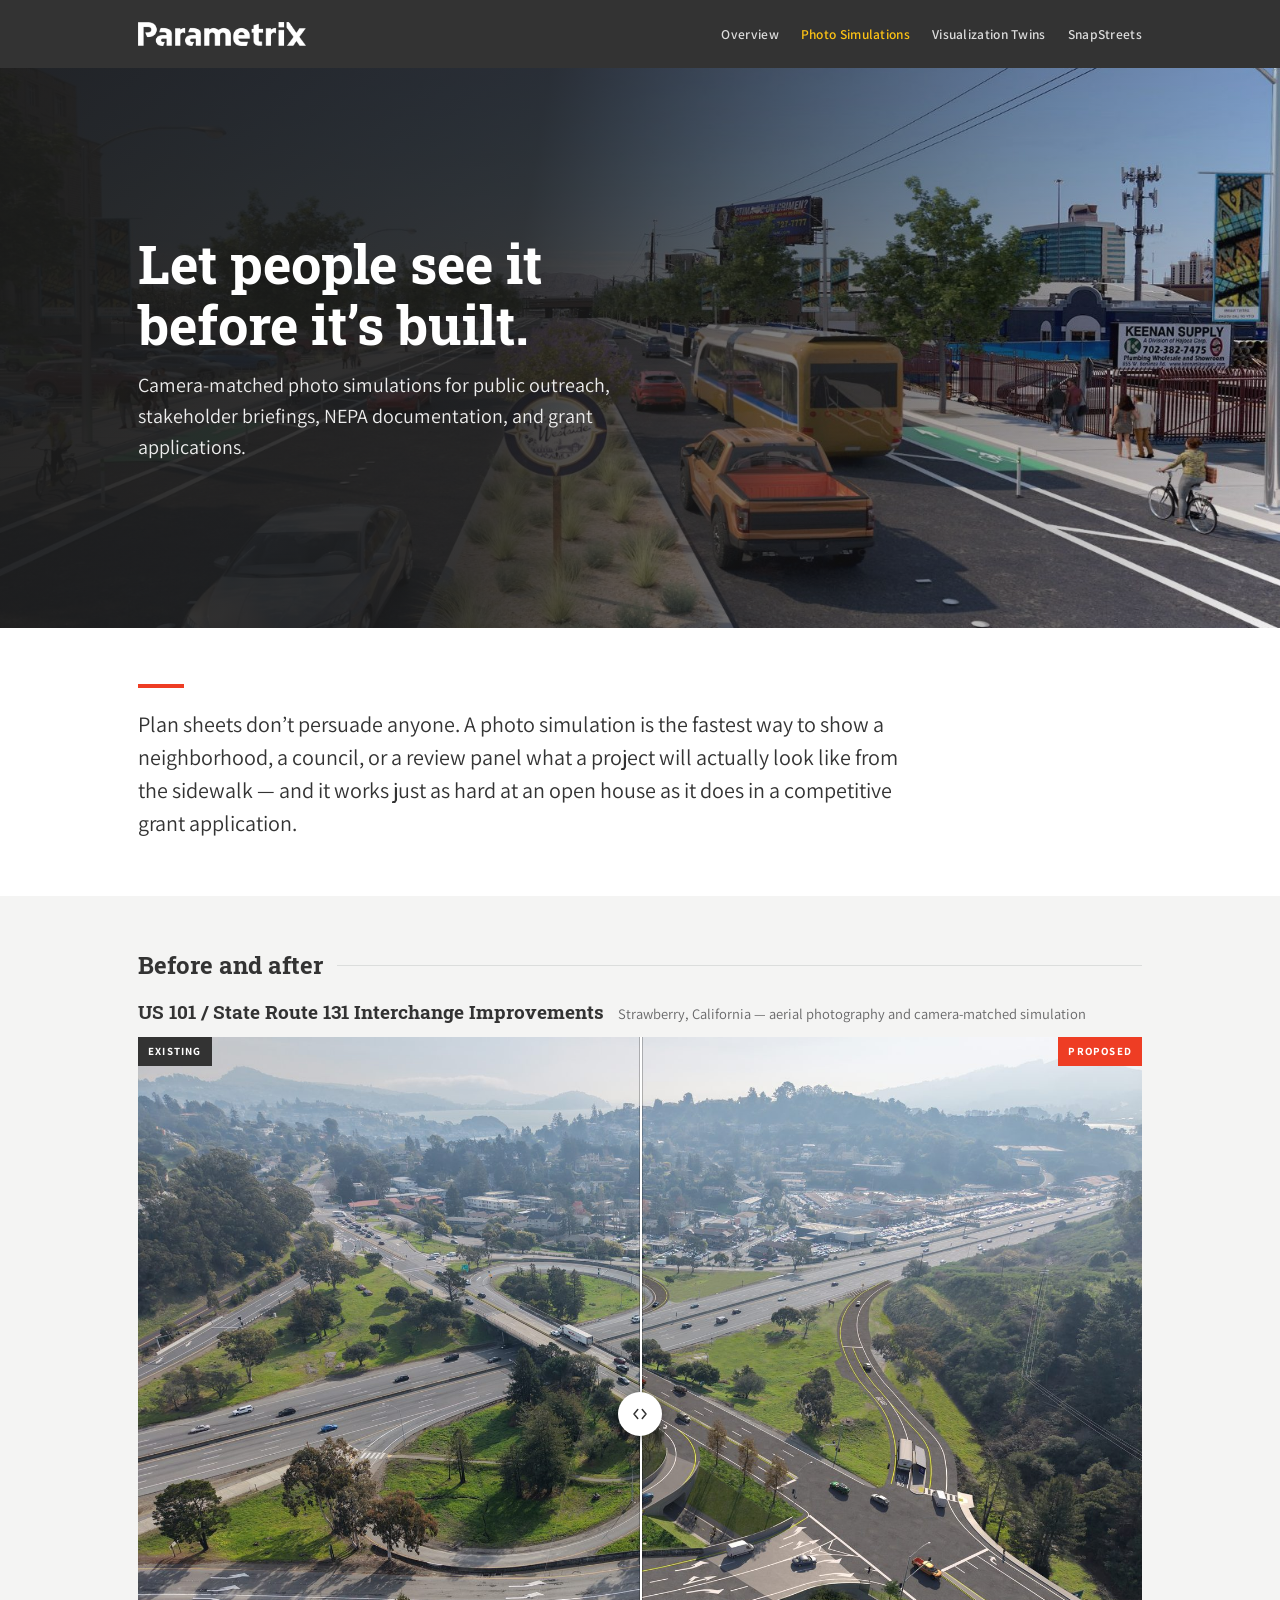
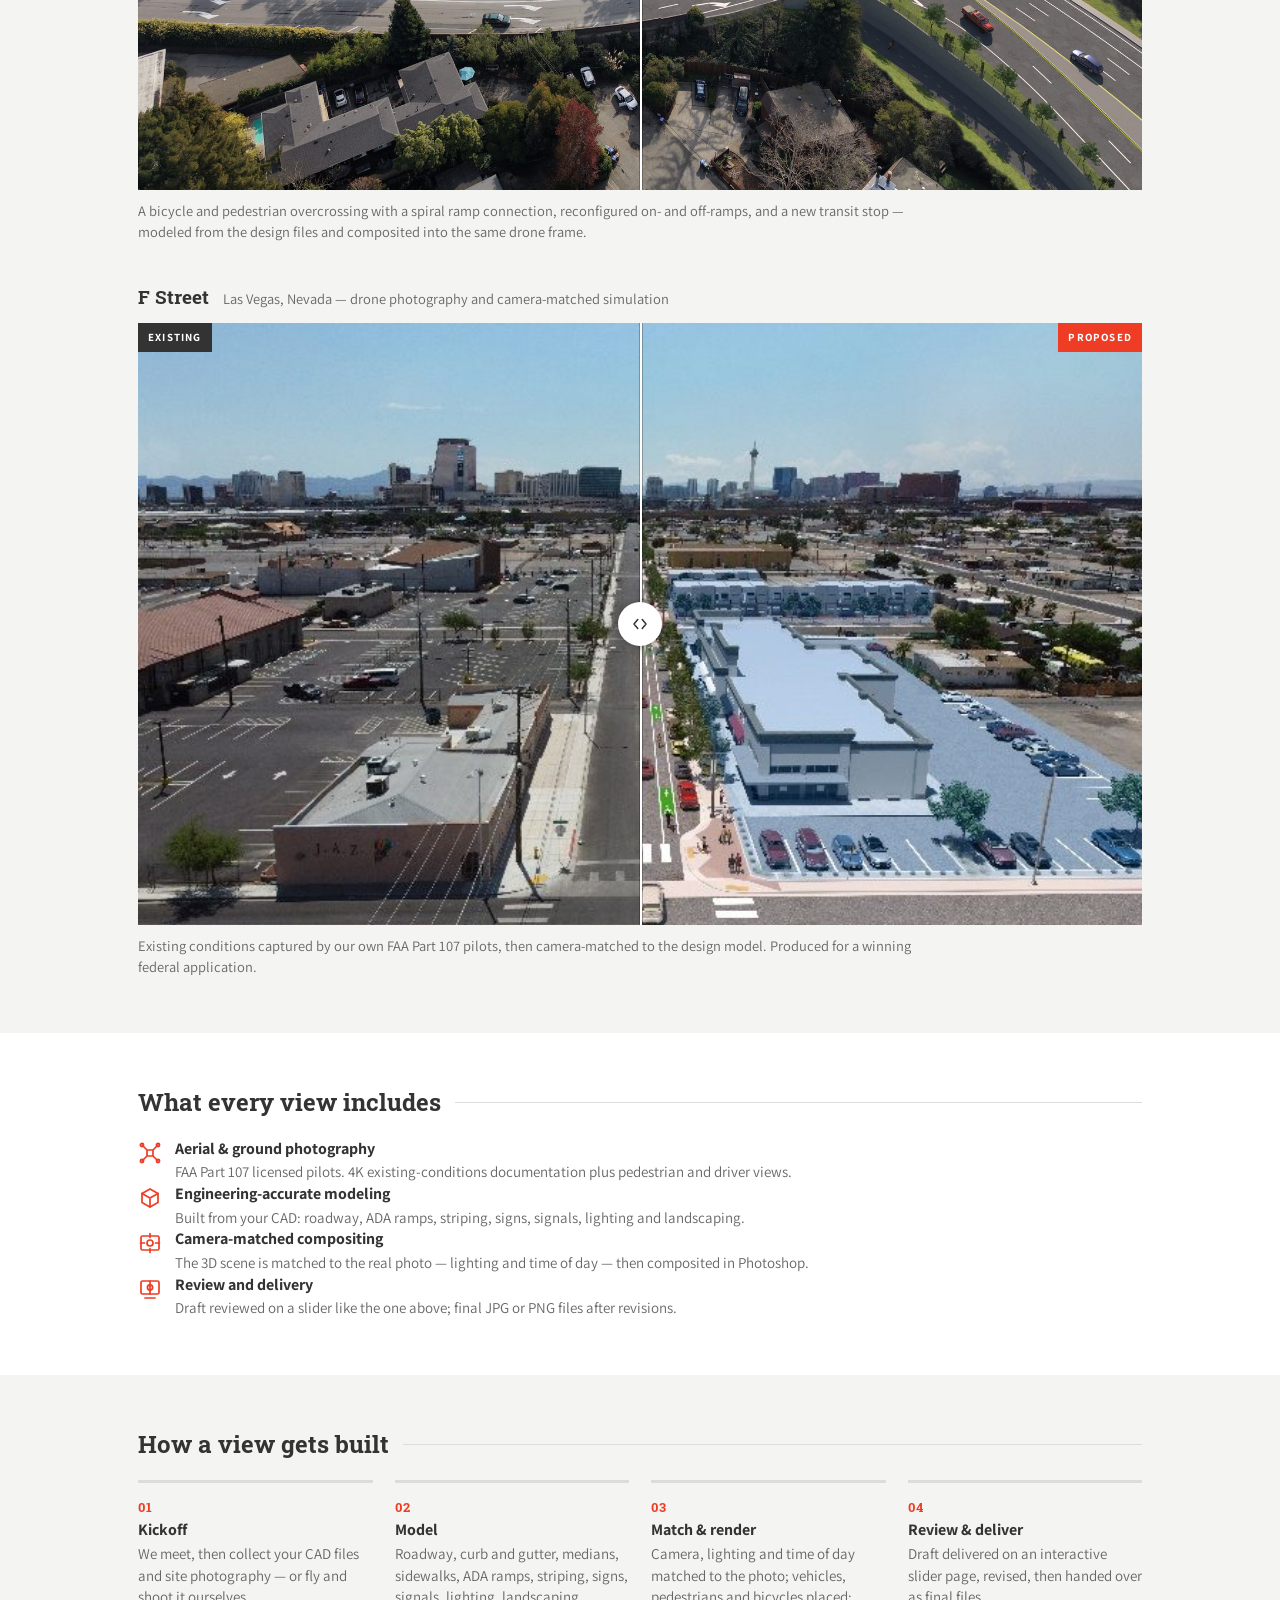
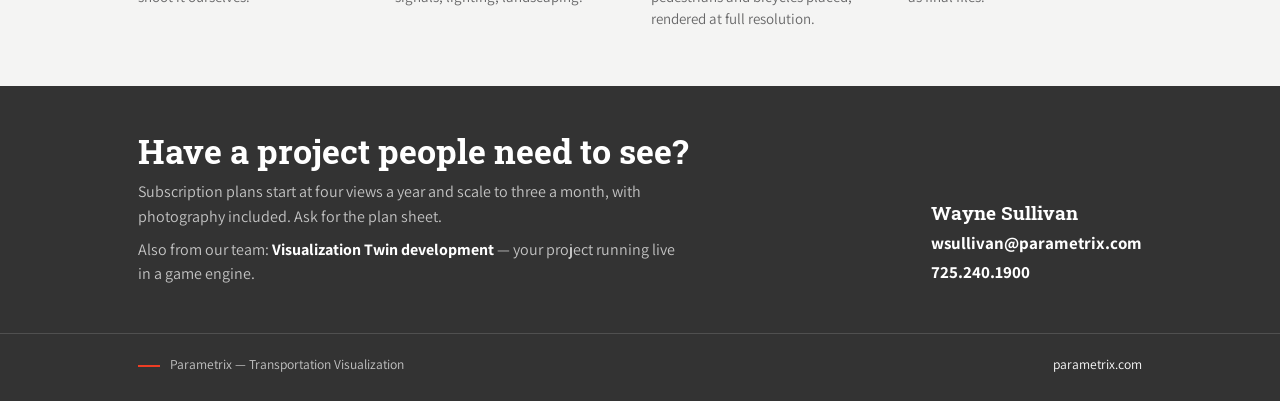
==== photo-simulations/index.html @ 746e45aa "Initial commit" ====
<!doctype html>
<html lang="en">
<head>
<meta charset="utf-8">
<meta name="viewport" content="width=device-width, initial-scale=1">
<title>Photo Simulations — Parametrix Visualization Services</title>
<meta name="description" content="Camera-matched photo simulations for public outreach, NEPA documentation and grant applications.">
<link rel="icon" href="../assets/img/favicon.svg" type="image/svg+xml">
<link rel="stylesheet" href="../assets/css/site.css">
</head>
<body>
<a class="skip" href="#main">Skip to content</a>

<div class="topbar">
  <div class="wrap">
    <a href="../"><img src="../assets/img/logo-white.png" alt="Parametrix"></a>
    <nav aria-label="Sections">
      <a href="../">Overview</a>
      <a href="../photo-simulations/" aria-current="page">Photo Simulations</a>
      <a href="../visualization-twin/">Visualization Twins</a>
      <a href="../#snapstreets">SnapStreets</a>
    </nav>
  </div>
</div>
<div class="hero">
  <img class="hero-img" src="../assets/img/ps-hero.jpg" alt="Photo-composited rendering of a rebuilt urban arterial with bike lanes, transit and street trees">
  <div class="hero-veil"></div>
  <div class="hero-body">
    <div class="wrap">
      <div class="hero-text">
        <h1>Let people see it before it&rsquo;s built.</h1>
        <p>Camera-matched photo simulations for public outreach, stakeholder briefings, NEPA documentation, and grant applications.</p>
      </div>
    </div>
  </div>
</div>

<main id="main">
<section>
  <div class="wrap">
    <div class="redbar"></div>
    <p class="lede">Plan sheets don&rsquo;t persuade anyone. A photo simulation is the fastest way to show a neighborhood, a council, or a review panel what a project will actually look like from the sidewalk &mdash; and it works just as hard at an open house as it does in a competitive grant application.</p>
  </div>
</section>

<section class="surface">
  <div class="wrap">
    <div class="eyebrow"><h2>Before and after</h2><div class="line"></div></div>

    <div class="sample">
      <div class="sample-head">
        <h3>US 101 / State Route 131 Interchange Improvements</h3>
        <span class="meta">Strawberry, California &mdash; aerial photography and camera-matched simulation</span>
      </div>
      <div class="cmp" data-cmp style="--pos: 50%;">
        <img src="../assets/img/sr131-after.jpg" alt="Proposed US 101 and State Route 131 interchange improvements">
        <div class="cmp-top"><img src="../assets/img/sr131-before.jpg" alt="Existing US 101 and State Route 131 interchange"></div>
        <span class="cmp-tag a">EXISTING</span>
        <span class="cmp-tag b">PROPOSED</span>
        <div class="cmp-divider"></div>
        <div class="cmp-knob" aria-hidden="true">
          <svg width="18" height="18" viewBox="0 0 24 24" fill="none" stroke="#333333" stroke-width="2" stroke-linecap="round" stroke-linejoin="round"><path d="M9 6l-5 6 5 6M15 6l5 6-5 6"></path></svg>
        </div>
        <input class="cmp-range" type="range" min="0" max="100" value="50" step="0.1" aria-label="Reveal existing or proposed conditions at the US 101 and State Route 131 interchange">
      </div>
      <p class="sample-note">A bicycle and pedestrian overcrossing with a spiral ramp connection, reconfigured on- and off-ramps, and a new transit stop &mdash; modeled from the design files and composited into the same drone frame.</p>
    </div>
    <div class="sample">
      <div class="sample-head">
        <h3>F Street</h3>
        <span class="meta">Las Vegas, Nevada &mdash; drone photography and camera-matched simulation</span>
      </div>
      <div class="cmp" data-cmp style="--pos: 50%;">
        <img src="../assets/img/fst-after.jpg" alt="Proposed improvements to F Street">
        <div class="cmp-top"><img src="../assets/img/fst-before.jpg" alt="Existing conditions on F Street"></div>
        <span class="cmp-tag a">EXISTING</span>
        <span class="cmp-tag b">PROPOSED</span>
        <div class="cmp-divider"></div>
        <div class="cmp-knob" aria-hidden="true">
          <svg width="18" height="18" viewBox="0 0 24 24" fill="none" stroke="#333333" stroke-width="2" stroke-linecap="round" stroke-linejoin="round"><path d="M9 6l-5 6 5 6M15 6l5 6-5 6"></path></svg>
        </div>
        <input class="cmp-range" type="range" min="0" max="100" value="50" step="0.1" aria-label="Reveal existing or proposed conditions for F Street">
      </div>
      <p class="sample-note">Existing conditions captured by our own FAA Part 107 pilots, then camera-matched to the design model. Produced for a winning federal application.</p>
    </div>

  </div>
</section>

<section>
  <div class="wrap">
    <div class="eyebrow"><h2>What every view includes</h2><div class="line"></div></div>
    <div class="grid4">
      <div class="feat">
        <svg width="24" height="24" viewBox="0 0 24 24" fill="none" stroke="#EE3D24" stroke-width="1.7" stroke-linecap="round" stroke-linejoin="round"><path d="M4 4l5 5M20 4l-5 5M4 20l5-5M20 20l-5-5"></path><rect x="9" y="9" width="6" height="6" rx="1"></rect><circle cx="4" cy="4" r="1.6"></circle><circle cx="20" cy="4" r="1.6"></circle><circle cx="4" cy="20" r="1.6"></circle><circle cx="20" cy="20" r="1.6"></circle></svg>
        <div>
          <h3>Aerial &amp; ground photography</h3>
          <p>FAA Part 107 licensed pilots. 4K existing-conditions documentation plus pedestrian and driver views.</p>
        </div>
      </div>
      <div class="feat">
        <svg width="24" height="24" viewBox="0 0 24 24" fill="none" stroke="#EE3D24" stroke-width="1.7" stroke-linecap="round" stroke-linejoin="round"><path d="M12 3l8 4.5v9L12 21l-8-4.5v-9L12 3z"></path><path d="M12 12l8-4.5M12 12v9M12 12L4 7.5"></path></svg>
        <div>
          <h3>Engineering-accurate modeling</h3>
          <p>Built from your CAD: roadway, ADA ramps, striping, signs, signals, lighting and landscaping.</p>
        </div>
      </div>
      <div class="feat">
        <svg width="24" height="24" viewBox="0 0 24 24" fill="none" stroke="#EE3D24" stroke-width="1.7" stroke-linecap="round" stroke-linejoin="round"><rect x="3" y="5" width="18" height="14" rx="1.5"></rect><path d="M12 2.5v4M12 17.5v4M2.5 12h4M17.5 12h4"></path><circle cx="12" cy="12" r="3"></circle></svg>
        <div>
          <h3>Camera-matched compositing</h3>
          <p>The 3D scene is matched to the real photo &mdash; lighting and time of day &mdash; then composited in Photoshop.</p>
        </div>
      </div>
      <div class="feat">
        <svg width="24" height="24" viewBox="0 0 24 24" fill="none" stroke="#EE3D24" stroke-width="1.7" stroke-linecap="round" stroke-linejoin="round"><rect x="3" y="4" width="18" height="13" rx="1.5"></rect><path d="M12 4v13"></path><circle cx="12" cy="10.5" r="2.6"></circle><path d="M7 21h10"></path></svg>
        <div>
          <h3>Review and delivery</h3>
          <p>Draft reviewed on a slider like the one above; final JPG or PNG files after revisions.</p>
        </div>
      </div>
    </div>
  </div>
</section>

<section class="surface">
  <div class="wrap">
    <div class="eyebrow"><h2>How a view gets built</h2><div class="line"></div></div>
    <div class="steps">
      <div class="step">
        <div class="n">01</div>
        <h3>Kickoff</h3>
        <p>We meet, then collect your CAD files and site photography &mdash; or fly and shoot it ourselves.</p>
      </div>
      <div class="step">
        <div class="n">02</div>
        <h3>Model</h3>
        <p>Roadway, curb and gutter, medians, sidewalks, ADA ramps, striping, signs, signals, lighting, landscaping.</p>
      </div>
      <div class="step">
        <div class="n">03</div>
        <h3>Match &amp; render</h3>
        <p>Camera, lighting and time of day matched to the photo; vehicles, pedestrians and bicycles placed; rendered at full resolution.</p>
      </div>
      <div class="step">
        <div class="n">04</div>
        <h3>Review &amp; deliver</h3>
        <p>Draft delivered on an interactive slider page, revised, then handed over as final files.</p>
      </div>
    </div>
  </div>
</section>

</main>

<div class="cta">
  <div class="wrap">
    <div>
      <h2>Have a project people need to see?</h2>
      <p>Subscription plans start at four views a year and scale to three a month, with photography included. Ask for the plan sheet.</p>
      <p style="margin-top: 8px;">Also from our team: <a href="../visualization-twin/">Visualization Twin development</a> &mdash; your project running live in a game engine.</p>
    </div>
    <div class="contact">
      <div class="name">Wayne Sullivan</div>
      <div><a href="mailto:wsullivan@parametrix.com">wsullivan@parametrix.com</a></div>
      <div><a href="tel:+17252401900">725.240.1900</a></div>
    </div>
  </div>
</div>

<footer>
  <div class="wrap">
    <span><span class="dash"></span>Parametrix &mdash; Transportation Visualization</span>
    <span><a href="https://www.parametrix.com">parametrix.com</a></span>
  </div>
</footer>

<script>
(function () {
  document.querySelectorAll('[data-cmp]').forEach(function (box) {
    var range = box.querySelector('.cmp-range');
    if (!range) return;
    var set = function () {
      box.style.setProperty('--pos', range.value + '%');
    };
    range.addEventListener('input', set);
    range.addEventListener('change', set);
    set();
  });
})();
</script>
</body>
</html>
---- assets/css/site.css ----
@import url('https://fonts.googleapis.com/css2?family=Roboto+Slab:wght@400;600;700&family=Assistant:wght@400;600;700&display=swap');

:root {
  --ink: #333333;
  --ink-soft: #676768;
  --paper: #FFFFFF;
  --surface: #F4F4F3;
  --rule: #DBDDDC;
  --red: #EE3D24;
  --yellow: #FCC214;
  --link: #0073BB;
  --band: #333333;
  --band-soft: #C4C4C4;
}
:root:not([data-theme="light"]) { color-scheme: light; }
@media (prefers-color-scheme: dark) {
  :root:not([data-theme="light"]) {
    color-scheme: dark;
    --ink: #F0F0EF; --ink-soft: #B3B4B5;
    --paper: #1B1B1B; --surface: #242424; --rule: #3A3A3A; --link: #57ABE4;
    --band: #111111; --band-soft: #B3B4B5;
  }
}
:root[data-theme="dark"] {
  color-scheme: dark;
  --ink: #F0F0EF; --ink-soft: #B3B4B5;
  --paper: #1B1B1B; --surface: #242424; --rule: #3A3A3A; --link: #57ABE4;
  --band: #111111; --band-soft: #B3B4B5;
}

* { box-sizing: border-box; }
body {
  margin: 0; background: var(--paper); color: var(--ink);
  font-family: Assistant, "Segoe UI", "Helvetica Neue", Arial, sans-serif;
  font-size: 17px; line-height: 1.55; -webkit-font-smoothing: antialiased;
}
h1, h2, h3 { font-family: "Roboto Slab", Georgia, "Times New Roman", serif; font-weight: 700; margin: 0; line-height: 1.12; text-wrap: balance; }
p { margin: 0; }
img, video { max-width: 100%; }
a { color: var(--link); text-decoration: none; }
a:hover { color: var(--red); text-decoration: underline; }
::selection { background: var(--red); color: #fff; }
:focus-visible { outline: 3px solid var(--link); outline-offset: 2px; }

.wrap { max-width: 1060px; margin: 0 auto; padding: 0 28px; }
.skip { position: absolute; left: -9999px; }
.skip:focus { left: 8px; top: 8px; z-index: 20; background: #fff; color: #333; padding: 10px 14px; }

/* header */
.topbar { background: var(--band); }
.topbar .wrap { display: flex; flex-wrap: wrap; align-items: center; justify-content: space-between; gap: 10px 24px; min-height: 68px; padding-top: 12px; padding-bottom: 12px; }
.topbar img { width: 168px; height: auto; display: block; }
.topbar nav { display: flex; flex-wrap: wrap; gap: 6px 22px; }
.topbar nav a { color: #DCDCDC; font-size: 13.5px; font-weight: 600; letter-spacing: 0.3px; }
.topbar nav a:hover { color: #fff; text-decoration: none; }
.topbar nav a[aria-current="page"] { color: var(--yellow); }

/* hero */
.hero { position: relative; background: #333; }
.hero-img { display: block; width: 100%; height: clamp(340px, 52vw, 560px); object-fit: cover; object-position: var(--focus, 50% 58%); }
.hero-veil { position: absolute; inset: 0; background: linear-gradient(100deg, rgba(28,28,28,0.94) 0%, rgba(28,28,28,0.86) 40%, rgba(28,28,28,0.36) 74%, rgba(28,28,28,0.06) 100%); }
.hero-body { position: absolute; inset: 0; display: flex; align-items: center; }
.hero-body .wrap { width: 100%; }
.hero-text { max-width: 640px; display: flex; flex-direction: column; gap: 16px; }
.hero .kicker { font-size: 11.5px; font-weight: 700; letter-spacing: 1.6px; text-transform: uppercase; color: var(--yellow); }
.hero h1 { font-size: clamp(32px, 5.2vw, 54px); color: #fff; }
.hero p { font-size: clamp(16px, 2vw, 20px); color: #EDEDED; max-width: 560px; }

/* sections */
section { padding: 56px 0; }
.surface { background: var(--surface); }
.lede { font-size: clamp(18px, 2.2vw, 22px); line-height: 1.5; max-width: 790px; }
.lede strong { font-weight: 700; }
.eyebrow { display: flex; align-items: center; gap: 14px; margin-bottom: 22px; }
.eyebrow h2 { font-size: 24px; }
.eyebrow .line { flex: 1 1 auto; height: 1px; background: var(--rule); }
.redbar { width: 46px; height: 4px; background: var(--red); margin-bottom: 20px; }

/* service cards (landing) */
.cards { display: flex; flex-direction: column; gap: 34px; }
.card { display: grid; grid-template-columns: 1.05fr 1fr; gap: 0 34px; align-items: center; background: var(--surface); }
.card:nth-child(even) .card-media { order: 2; }
.card-media { align-self: stretch; }
.card-media img { display: block; width: 100%; height: 100%; min-height: 240px; object-fit: cover; }
.card-media.diagram { display: flex; align-items: center; background: var(--paper); }
.card-media.diagram img { object-fit: contain; min-height: 0; height: auto; padding: 18px; }
.card-body { padding: 28px 32px 30px; }
.card-body .tag { font-size: 11px; font-weight: 700; letter-spacing: 1.4px; text-transform: uppercase; color: var(--red); }
.card-body h3 { font-size: 23px; margin: 7px 0 10px; }
.card-body p { font-size: 15.5px; color: var(--ink-soft); line-height: 1.5; }
.card-body ul { margin: 12px 0 0; padding-left: 18px; font-size: 14.5px; color: var(--ink-soft); line-height: 1.5; }
.card-body li { margin-bottom: 3px; }
.card-cta { display: inline-flex; align-items: center; gap: 8px; margin-top: 16px; font-weight: 700; font-size: 15px; color: var(--ink); border-bottom: 2px solid var(--red); padding-bottom: 2px; }
.card-cta:hover { color: var(--red); text-decoration: none; }
.card-note { margin-top: 16px; font-size: 14.5px; }

/* video */
.player { background: #000; }
.player video { display: block; width: 100%; height: auto; }
.caption { margin-top: 10px; font-size: 14.5px; color: var(--ink-soft); max-width: 790px; line-height: 1.45; }

/* comparison slider */
.sample { margin-bottom: 44px; }
.sample:last-child { margin-bottom: 0; }
.sample-head { display: flex; flex-wrap: wrap; align-items: baseline; gap: 6px 14px; margin-bottom: 12px; }
.sample-head h3 { font-size: 19px; }
.sample-head .meta { font-size: 14.5px; color: var(--ink-soft); }
.sample-note { margin-top: 10px; font-size: 14.5px; color: var(--ink-soft); max-width: 790px; line-height: 1.45; }
.cmp { position: relative; overflow: hidden; background: var(--surface); touch-action: pan-y; user-select: none; }
.cmp img { display: block; width: 100%; height: auto; }
.cmp-top { position: absolute; inset: 0; overflow: hidden; clip-path: inset(0 calc(100% - var(--pos, 50%)) 0 0); }
.cmp-top img { position: absolute; inset: 0; width: 100%; height: 100%; object-fit: cover; }
.cmp-tag { position: absolute; top: 0; font-size: 11px; font-weight: 700; letter-spacing: 1.2px; padding: 6px 10px; color: #fff; z-index: 3; }
.cmp-tag.a { left: 0; background: #333333; }
.cmp-tag.b { right: 0; background: var(--red); }
.cmp-divider { position: absolute; top: 0; bottom: 0; left: var(--pos, 50%); width: 2px; background: #fff; box-shadow: 0 0 0 1px rgba(0,0,0,0.25); z-index: 4; pointer-events: none; }
.cmp-knob { position: absolute; top: 50%; left: var(--pos, 50%); transform: translate(-50%, -50%); width: 44px; height: 44px; border-radius: 50%; background: #fff; box-shadow: 0 2px 10px rgba(0,0,0,0.35); display: flex; align-items: center; justify-content: center; z-index: 5; pointer-events: none; }
.cmp-range { position: absolute; inset: 0; width: 100%; height: 100%; margin: 0; opacity: 0; cursor: ew-resize; z-index: 6; -webkit-appearance: none; appearance: none; background: transparent; }
.cmp-range::-webkit-slider-thumb { -webkit-appearance: none; width: 44px; height: 100%; }
.cmp-range::-moz-range-thumb { width: 44px; height: 100%; border: 0; background: transparent; }
.cmp-range:focus-visible { opacity: 1; outline: 3px solid var(--link); outline-offset: 2px; }

/* screenshots */
.shots { display: grid; grid-template-columns: repeat(2, minmax(0, 1fr)); gap: 22px; }
.shot figure { margin: 0; }
.shot img { display: block; width: 100%; height: auto; background: #000; }
.shot figcaption { margin-top: 9px; font-size: 14.5px; color: var(--ink-soft); line-height: 1.45; }
.shot figcaption b { color: var(--ink); font-weight: 700; }
.shot-wide { grid-column: 1 / -1; }

/* features */
.grid2 { display: grid; grid-template-columns: repeat(2, minmax(0, 1fr)); gap: 24px 44px; }
.feat { display: flex; gap: 13px; align-items: flex-start; }
.feat svg { flex: 0 0 auto; margin-top: 3px; }
.feat h3 { font-family: Assistant, "Segoe UI", sans-serif; font-size: 16px; font-weight: 700; line-height: 1.35; margin-bottom: 2px; }
.feat p { font-size: 15px; color: var(--ink-soft); line-height: 1.45; }

/* steps */
.steps { display: grid; grid-template-columns: repeat(auto-fit, minmax(200px, 1fr)); gap: 22px; }
.step { border-top: 3px solid var(--rule); padding-top: 14px; }
.step .n { font-family: "Roboto Slab", Georgia, serif; font-size: 13px; font-weight: 700; color: var(--red); letter-spacing: 1px; }
.step h3 { font-family: Assistant, "Segoe UI", sans-serif; font-size: 16px; font-weight: 700; margin: 4px 0 4px; }
.step p { font-size: 15px; color: var(--ink-soft); line-height: 1.45; }

/* traffic explainer */
.fig { margin: 0 0 30px; }
.fig svg { display: block; width: 100%; height: auto; color: var(--ink); }
.fig figcaption { margin-top: 10px; font-size: 14px; color: var(--ink-soft); line-height: 1.45; }
.figscroll { overflow-x: auto; }
.figscroll > svg { min-width: 820px; }
.rules { display: grid; grid-template-columns: repeat(2, minmax(0, 1fr)); gap: 24px 44px; }
.rule h3 { font-family: Assistant, "Segoe UI", sans-serif; font-size: 16px; font-weight: 700; margin-bottom: 4px; }
.rule h3 span { color: var(--red); font-family: "Roboto Slab", Georgia, serif; font-size: 13px; margin-right: 7px; }
.rule p { font-size: 15px; color: var(--ink-soft); line-height: 1.5; }
.closer { margin-top: 28px; padding-top: 18px; border-top: 1px solid var(--rule); font-size: 15.5px; line-height: 1.5; }

/* delivery + price */
.split { display: grid; grid-template-columns: 1.35fr 1fr; gap: 40px; align-items: start; }
.price { border-top: 3px solid var(--red); background: var(--paper); padding: 22px 24px 24px; }
.price .amt { font-family: "Roboto Slab", Georgia, serif; font-size: 38px; font-weight: 700; line-height: 1.05; }
.price .amt span { font-family: Assistant, sans-serif; font-size: 15px; font-weight: 600; color: var(--ink-soft); }
.price p { font-size: 14.5px; color: var(--ink-soft); margin-top: 10px; line-height: 1.45; }
.fine { font-size: 14px; color: var(--ink-soft); margin-top: 18px; line-height: 1.45; }

/* plans table (photo sim) */
.plans { display: grid; grid-template-columns: repeat(4, minmax(0, 1fr)); gap: 14px; }
.plan { border-top: 3px solid var(--ink-soft); background: var(--surface); padding: 14px 16px 18px; }
.plan.lead { border-top-color: var(--red); }
.plan .name { font-size: 11px; font-weight: 700; letter-spacing: 1px; text-transform: uppercase; color: var(--ink-soft); }
.plan.lead .name { color: var(--red); }
.plan .amt { font-family: "Roboto Slab", Georgia, serif; font-size: 24px; font-weight: 700; margin: 6px 0 2px; }
.plan .amt span { font-family: Assistant, sans-serif; font-size: 12px; font-weight: 600; color: var(--ink-soft); }
.plan .views { font-size: 13.5px; font-weight: 700; }
.plan p { font-size: 13px; color: var(--ink-soft); line-height: 1.4; margin-top: 4px; }

/* cta + footer */
.cta { background: var(--band); }
.cta .wrap { padding-top: 46px; padding-bottom: 46px; display: flex; flex-wrap: wrap; gap: 28px; align-items: flex-end; justify-content: space-between; }
.cta h2 { font-size: clamp(24px, 3.4vw, 34px); color: #fff; max-width: 580px; }
.cta p { color: var(--band-soft); font-size: 16px; margin-top: 10px; max-width: 540px; }
.cta a { color: #fff; font-weight: 700; }
.cta a:hover { color: var(--yellow); }
.contact { font-size: 17px; line-height: 1.7; }
.contact .name { font-family: "Roboto Slab", Georgia, serif; font-weight: 700; color: #fff; font-size: 19px; }

footer { background: var(--band); border-top: 1px solid rgba(255,255,255,0.14); }
footer .wrap { display: flex; flex-wrap: wrap; gap: 12px 24px; align-items: center; justify-content: space-between; padding-top: 20px; padding-bottom: 26px; font-size: 13.5px; color: var(--band-soft); }
footer .dash { display: inline-block; width: 22px; height: 2px; background: var(--red); vertical-align: middle; margin-right: 10px; }
footer a { color: #fff; }

@media (max-width: 860px) {
  .plans { grid-template-columns: repeat(2, minmax(0, 1fr)); }
}
@media (max-width: 720px) {
  body { font-size: 16px; }
  section { padding: 40px 0; }
  .grid2, .shots, .split, .rules { grid-template-columns: 1fr; }
  .card { grid-template-columns: 1fr; }
  .card:nth-child(even) .card-media { order: 0; }
  .card-media img { min-height: 190px; }
  .card-body { padding: 22px 22px 26px; }
}
@media (max-width: 520px) {
  .plans { grid-template-columns: 1fr; }
}
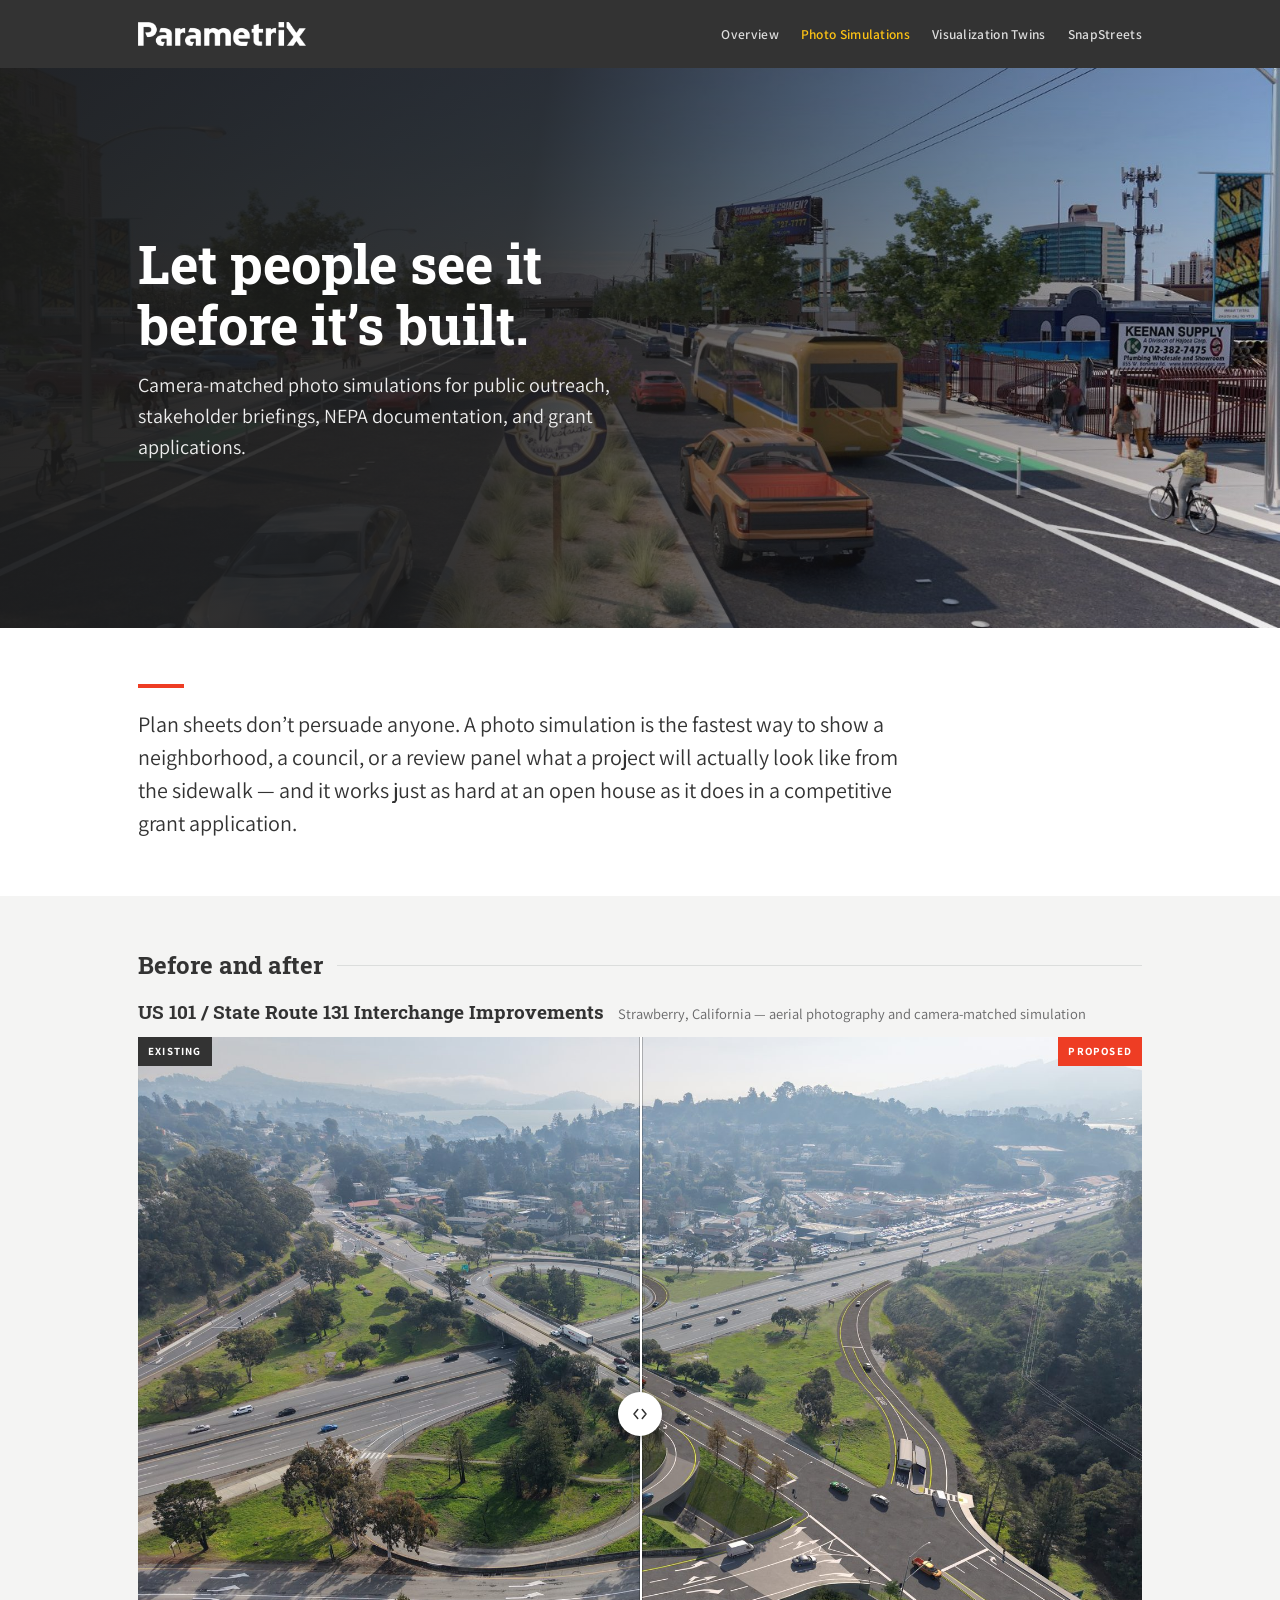
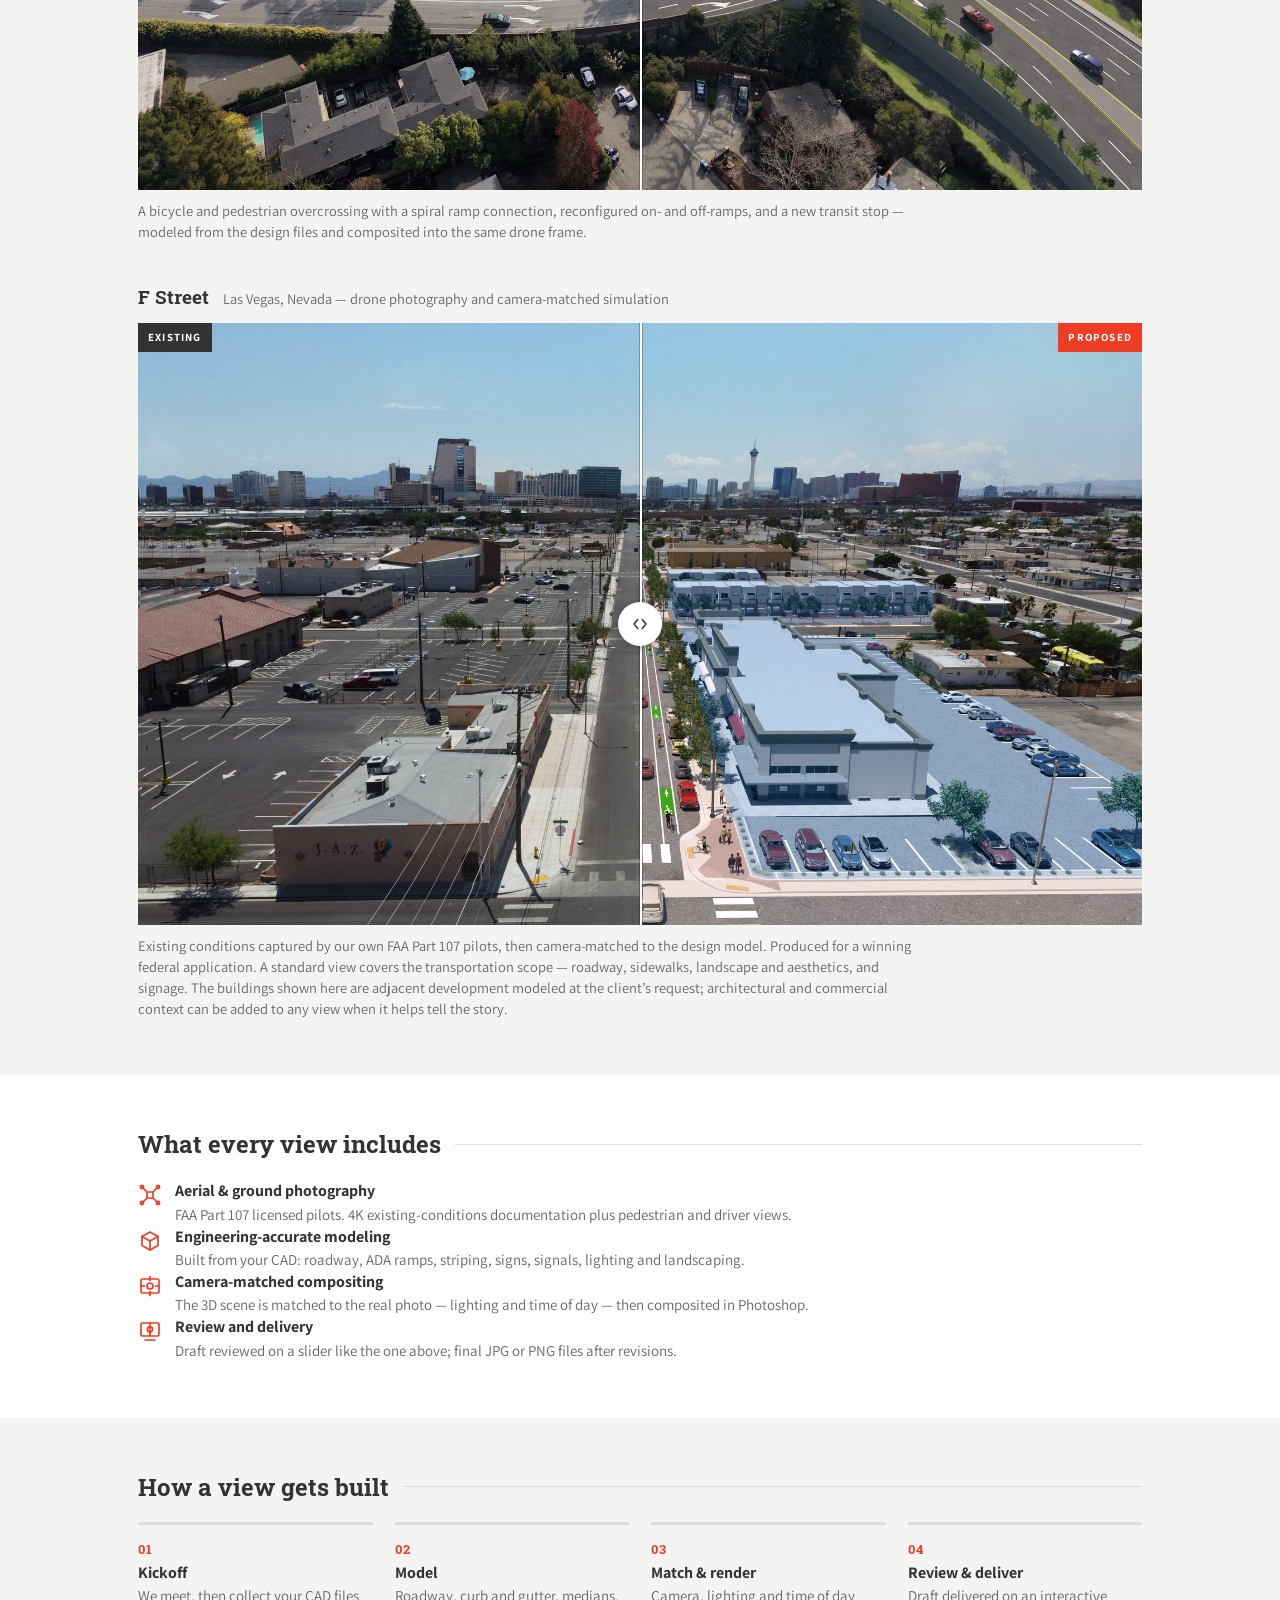
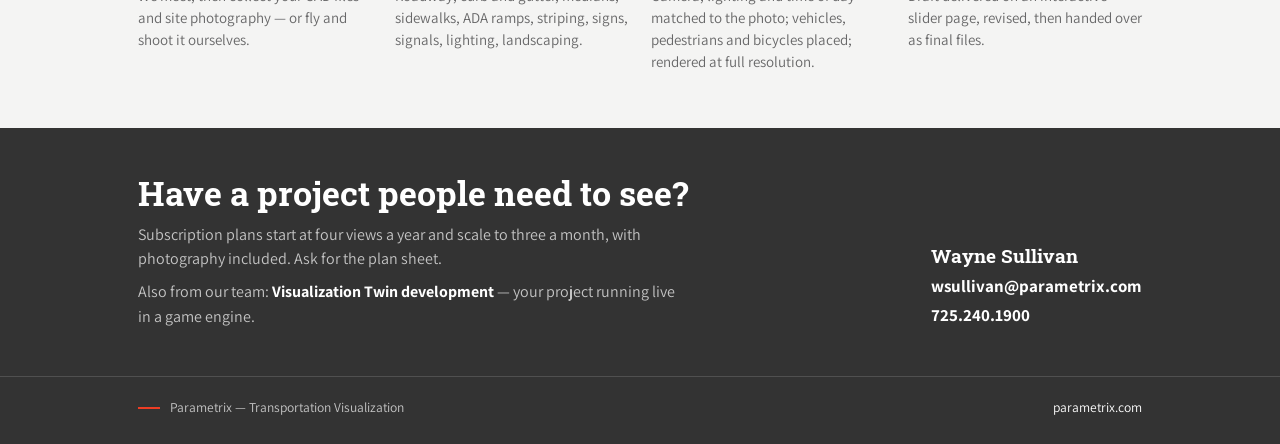
==== commit d5c4ef99: "Update index.html" ====
--- a/photo-simulations/index.html
+++ b/photo-simulations/index.html
@@ -81,7 +81,7 @@
         </div>
         <input class="cmp-range" type="range" min="0" max="100" value="50" step="0.1" aria-label="Reveal existing or proposed conditions for F Street">
       </div>
-      <p class="sample-note">Existing conditions captured by our own FAA Part 107 pilots, then camera-matched to the design model. Produced for a winning federal application.</p>
+      <p class="sample-note">Existing conditions captured by our own FAA Part 107 pilots, then camera-matched to the design model. Produced for a winning federal application. A standard view covers the transportation scope &mdash; roadway, sidewalks, landscape and aesthetics, and signage. The buildings shown here are adjacent development modeled at the client&rsquo;s request; architectural and commercial context can be added to any view when it helps tell the story.</p>
     </div>
 
   </div>
--- a/assets/css/site.css
+++ b/assets/css/site.css
@@ -82,8 +82,12 @@
 .card:nth-child(even) .card-media { order: 2; }
 .card-media { align-self: stretch; }
 .card-media img { display: block; width: 100%; height: 100%; min-height: 240px; object-fit: cover; }
-.card-media.diagram { display: flex; align-items: center; background: var(--paper); }
-.card-media.diagram img { object-fit: contain; min-height: 0; height: auto; padding: 18px; }
+.card-media.diagram { align-self: center; display: flex; align-items: center; background: #F4F4F3; }
+.card-media.video { align-self: center; display: flex; align-items: center; background: transparent; }
+.card-media.embed { align-self: center; background: #000; }
+.card-media.embed iframe { display: block; width: 100%; aspect-ratio: 16 / 9; border: 0; }
+.card-media.video video { display: block; width: 100%; height: auto; }
+.card-media.diagram img { object-fit: contain; min-height: 0; height: auto; padding: 0; }
 .card-body { padding: 28px 32px 30px; }
 .card-body .tag { font-size: 11px; font-weight: 700; letter-spacing: 1.4px; text-transform: uppercase; color: var(--red); }
 .card-body h3 { font-size: 23px; margin: 7px 0 10px; }
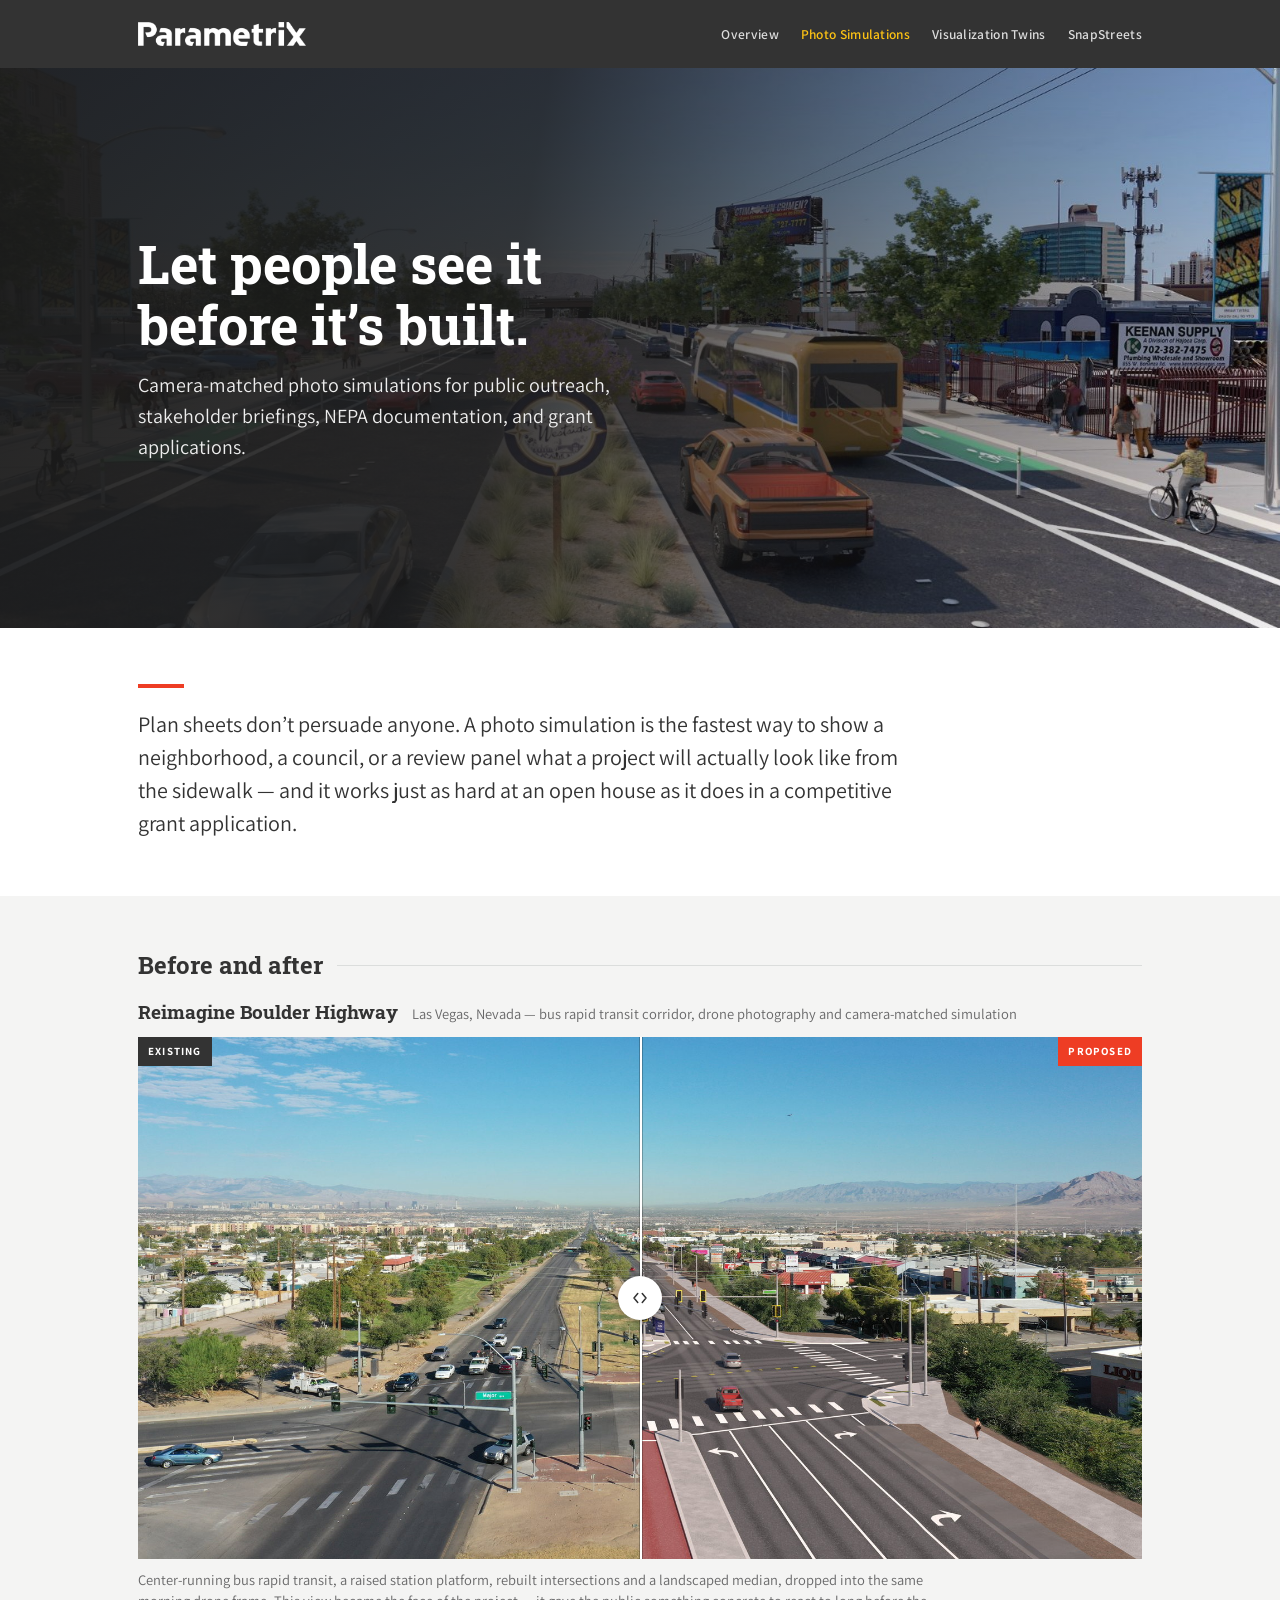
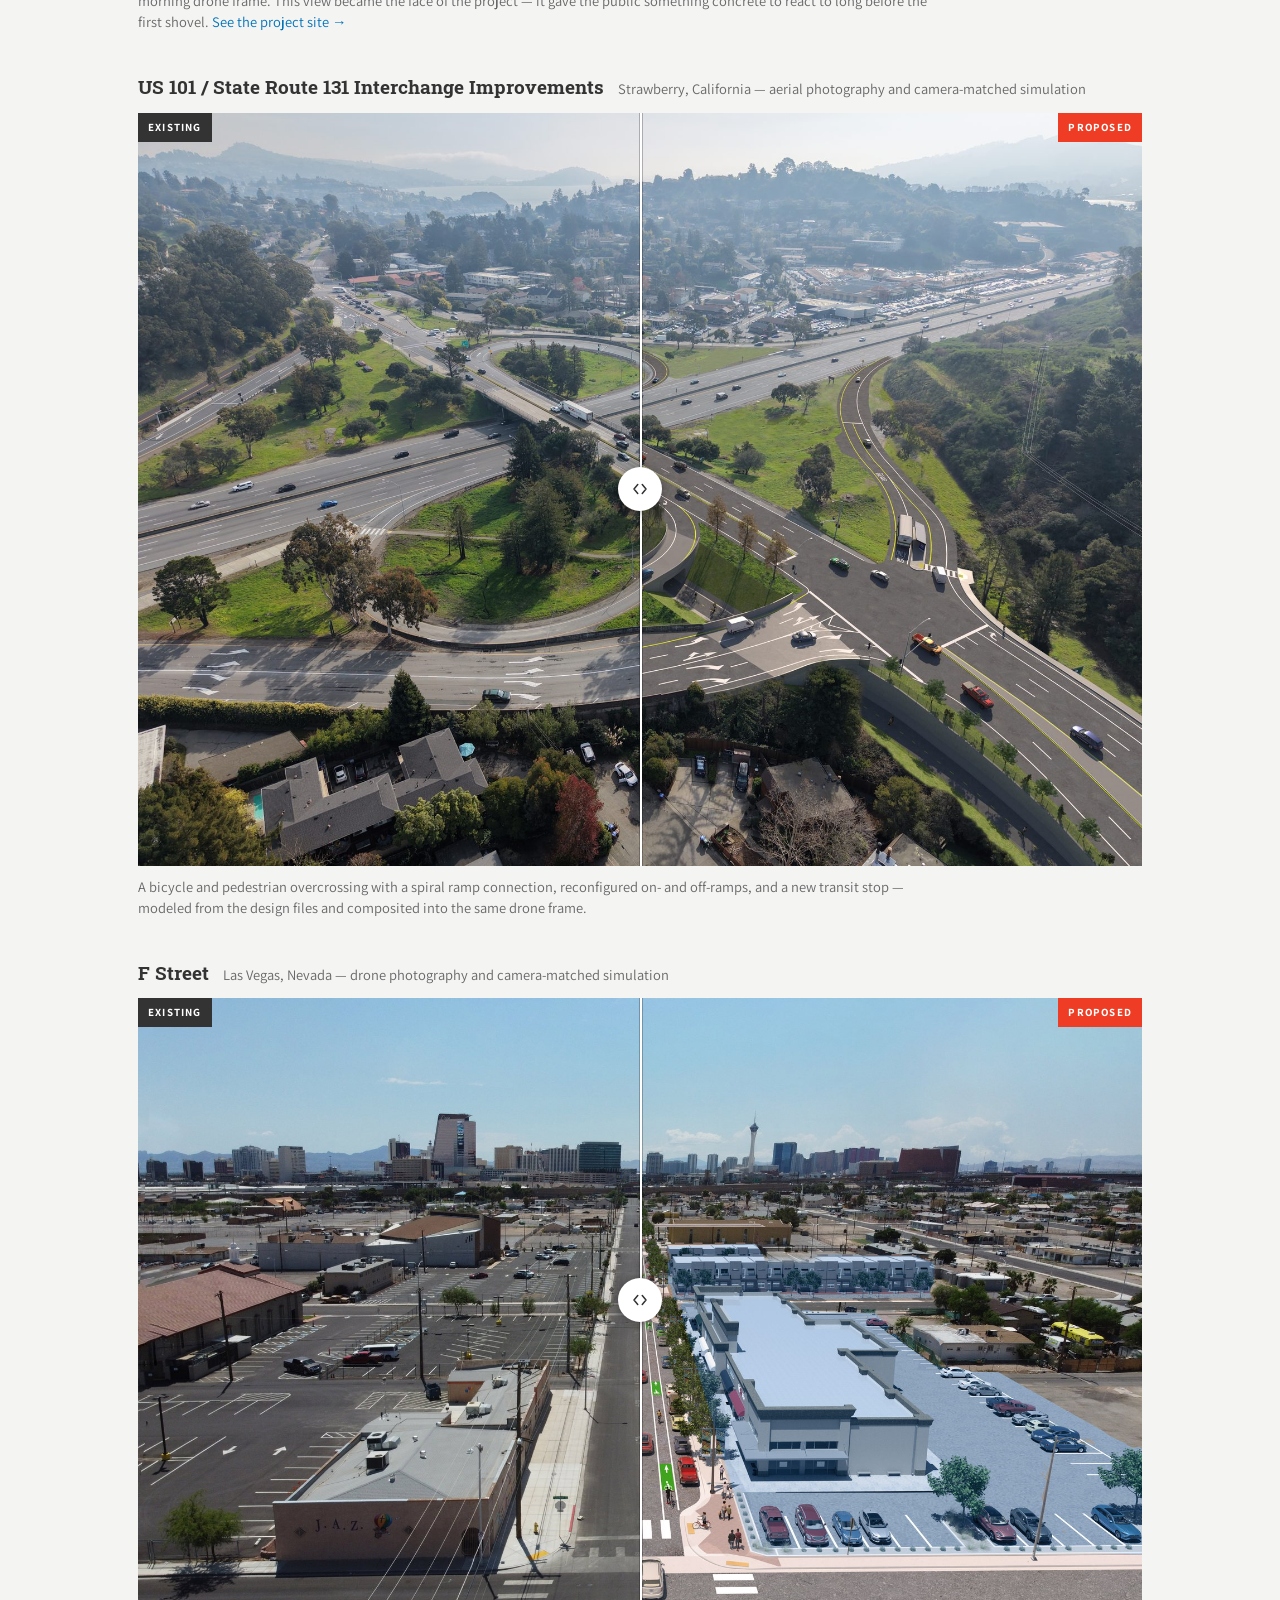
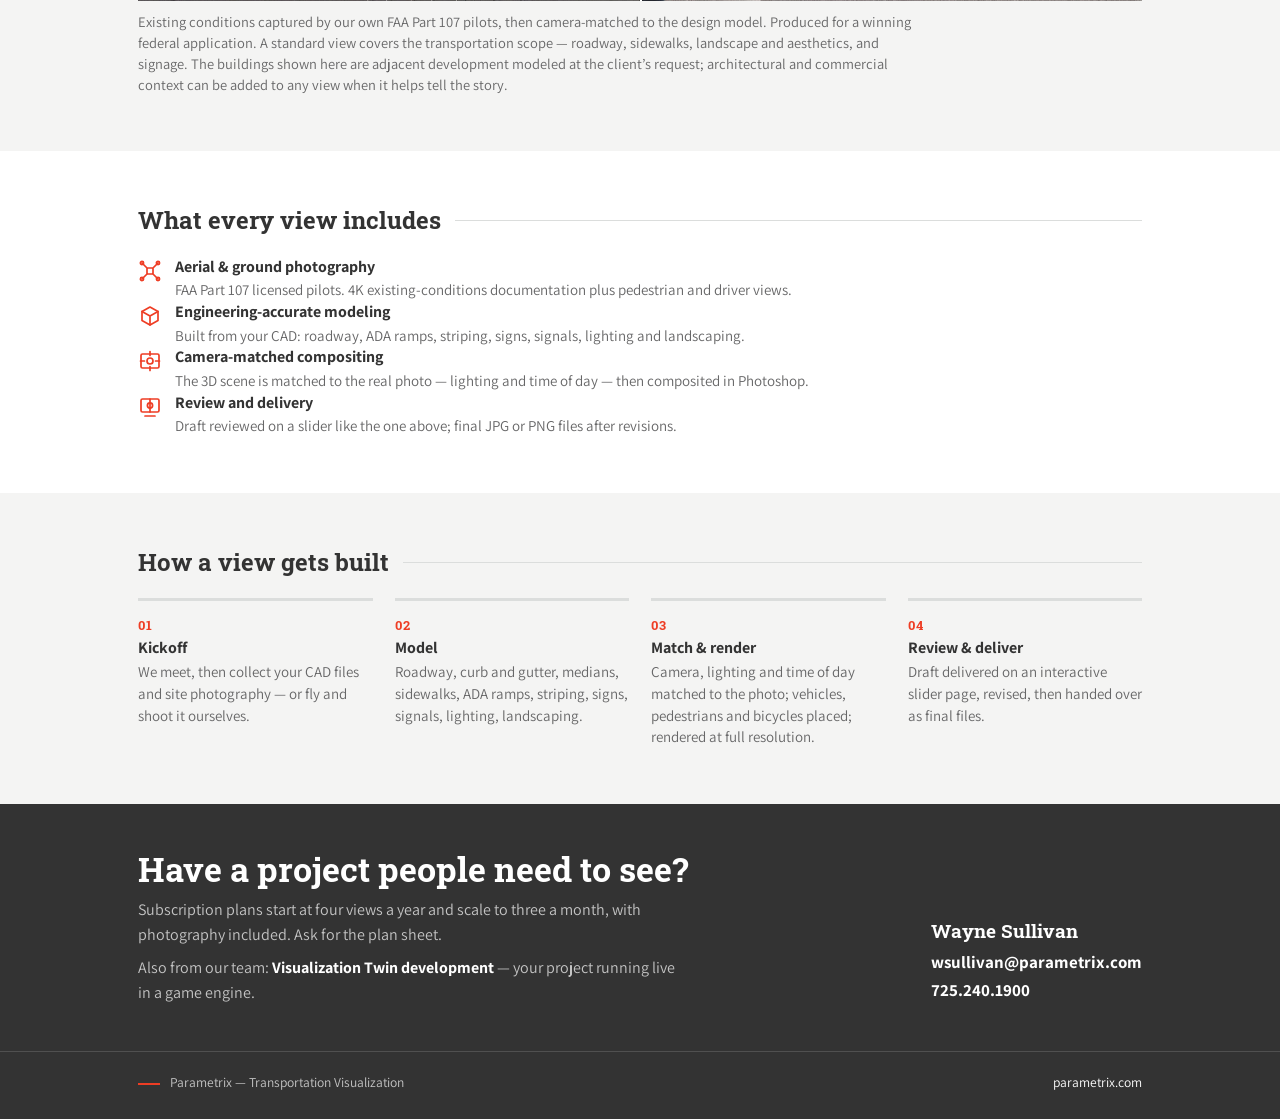
==== commit 9cd19e5f: "add BHBRT" ====
--- a/photo-simulations/index.html
+++ b/photo-simulations/index.html
@@ -47,6 +47,24 @@
   <div class="wrap">
     <div class="eyebrow"><h2>Before and after</h2><div class="line"></div></div>
 
+    <div class="sample">
+      <div class="sample-head">
+        <h3>Reimagine Boulder Highway</h3>
+        <span class="meta">Las Vegas, Nevada &mdash; bus rapid transit corridor, drone photography and camera-matched simulation</span>
+      </div>
+      <div class="cmp" data-cmp style="--pos: 50%;">
+        <img src="../assets/img/bh-after.jpg" alt="Boulder Highway rebuilt with a center-running bus rapid transit guideway, station platform, new signals and crosswalks">
+        <div class="cmp-top"><img src="../assets/img/bh-before.jpg" alt="Boulder Highway today: a wide asphalt arterial with a dirt median and no transit facilities"></div>
+        <span class="cmp-tag a">EXISTING</span>
+        <span class="cmp-tag b">PROPOSED</span>
+        <div class="cmp-divider"></div>
+        <div class="cmp-knob" aria-hidden="true">
+          <svg width="18" height="18" viewBox="0 0 24 24" fill="none" stroke="#333333" stroke-width="2" stroke-linecap="round" stroke-linejoin="round"><path d="M9 6l-5 6 5 6M15 6l5 6-5 6"></path></svg>
+        </div>
+        <input class="cmp-range" type="range" min="0" max="100" value="50" step="0.1" aria-label="Reveal existing or proposed conditions on Boulder Highway">
+      </div>
+      <p class="sample-note">Center-running bus rapid transit, a raised station platform, rebuilt intersections and a landscaped median, dropped into the same morning drone frame. This view became the face of the project &mdash; it gave the public something concrete to react to long before the first shovel. <a href="https://reimagineboulderhighway.com/" target="_blank" rel="noopener">See the project site &rarr;</a></p>
+    </div>
     <div class="sample">
       <div class="sample-head">
         <h3>US 101 / State Route 131 Interchange Improvements</h3>
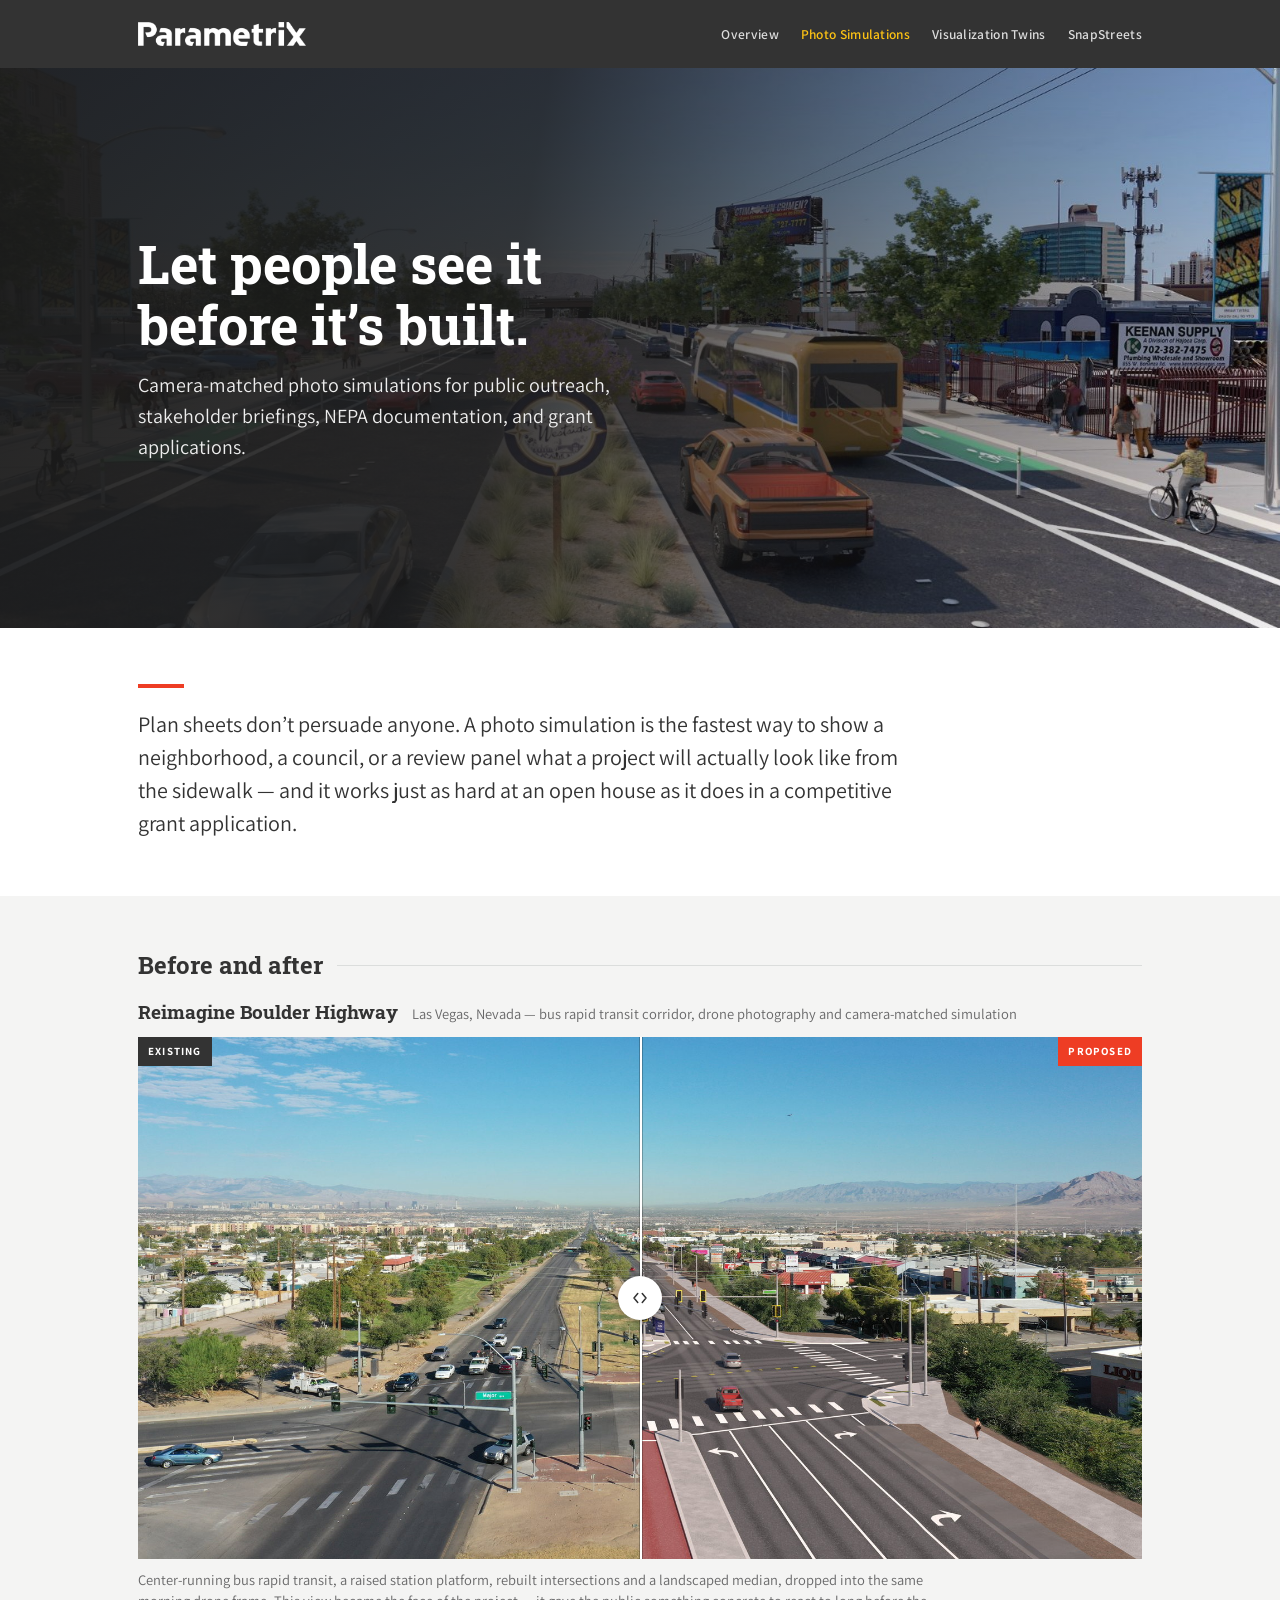
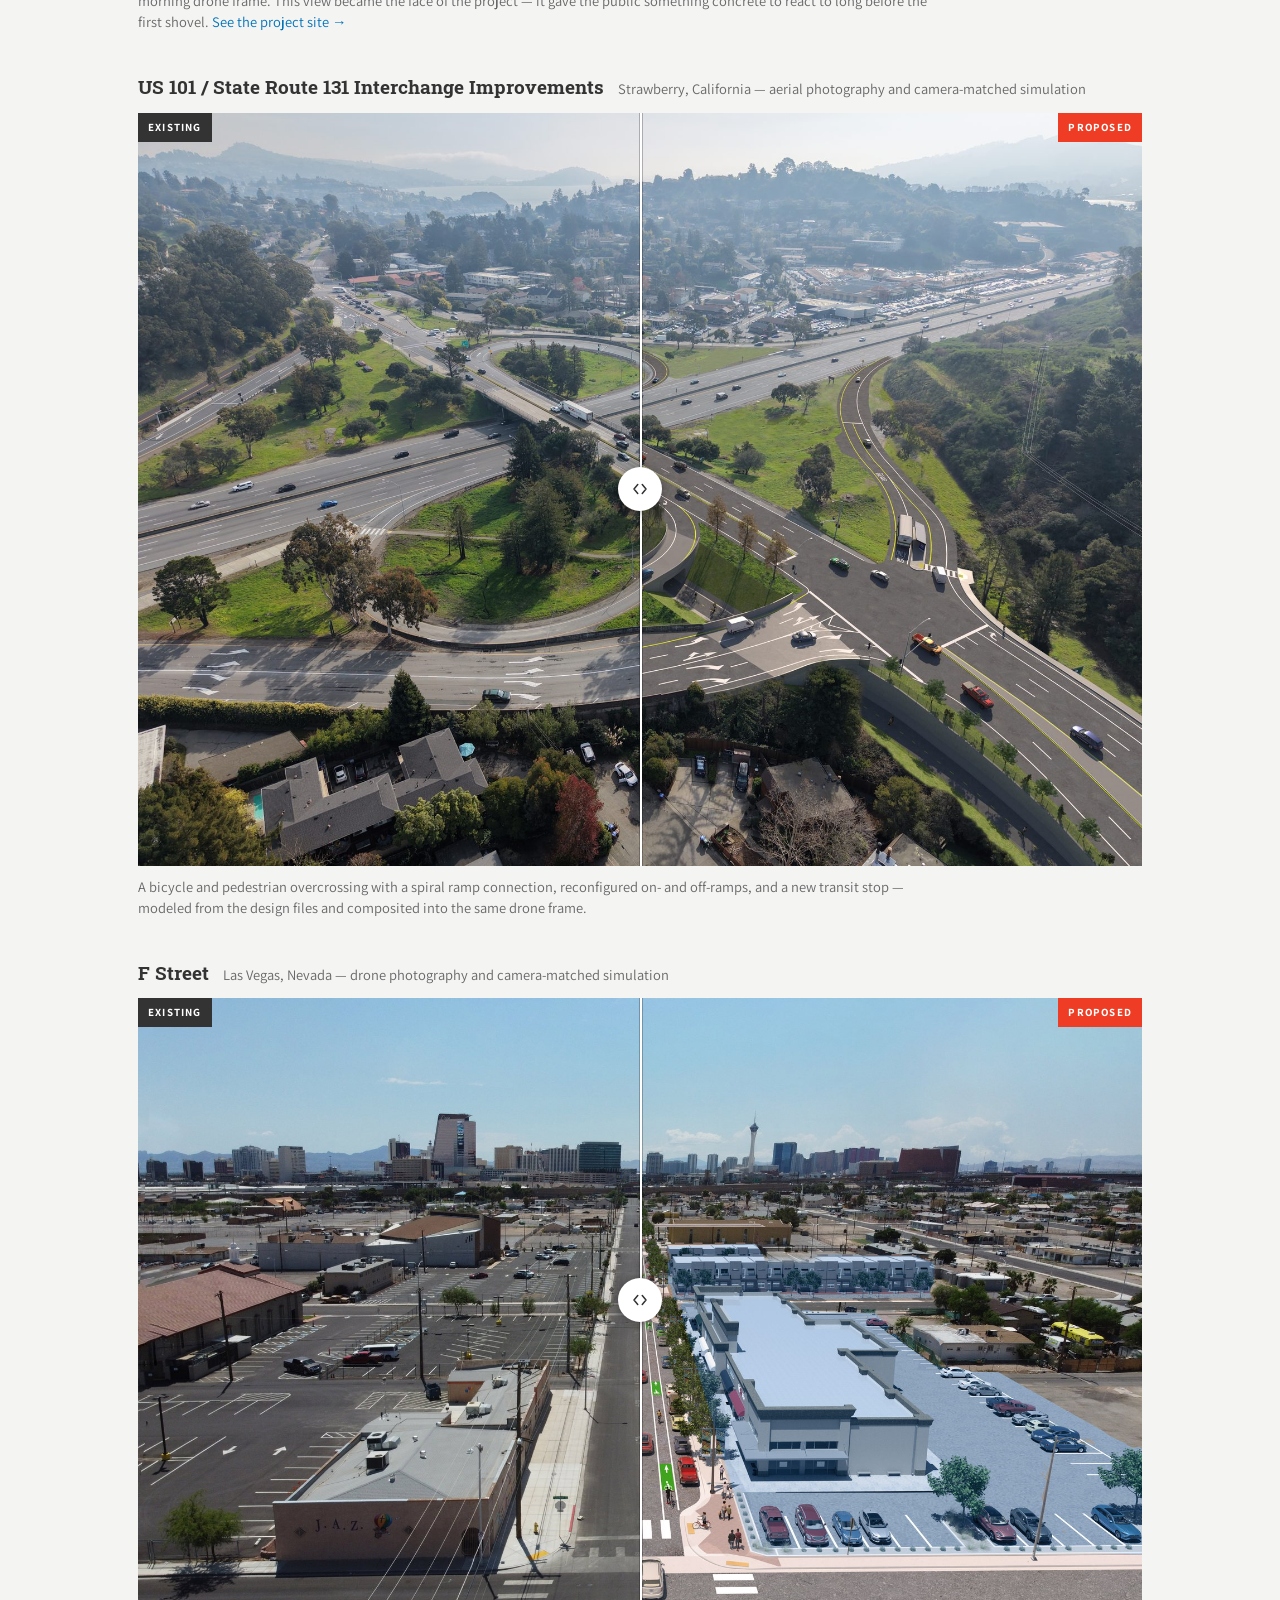
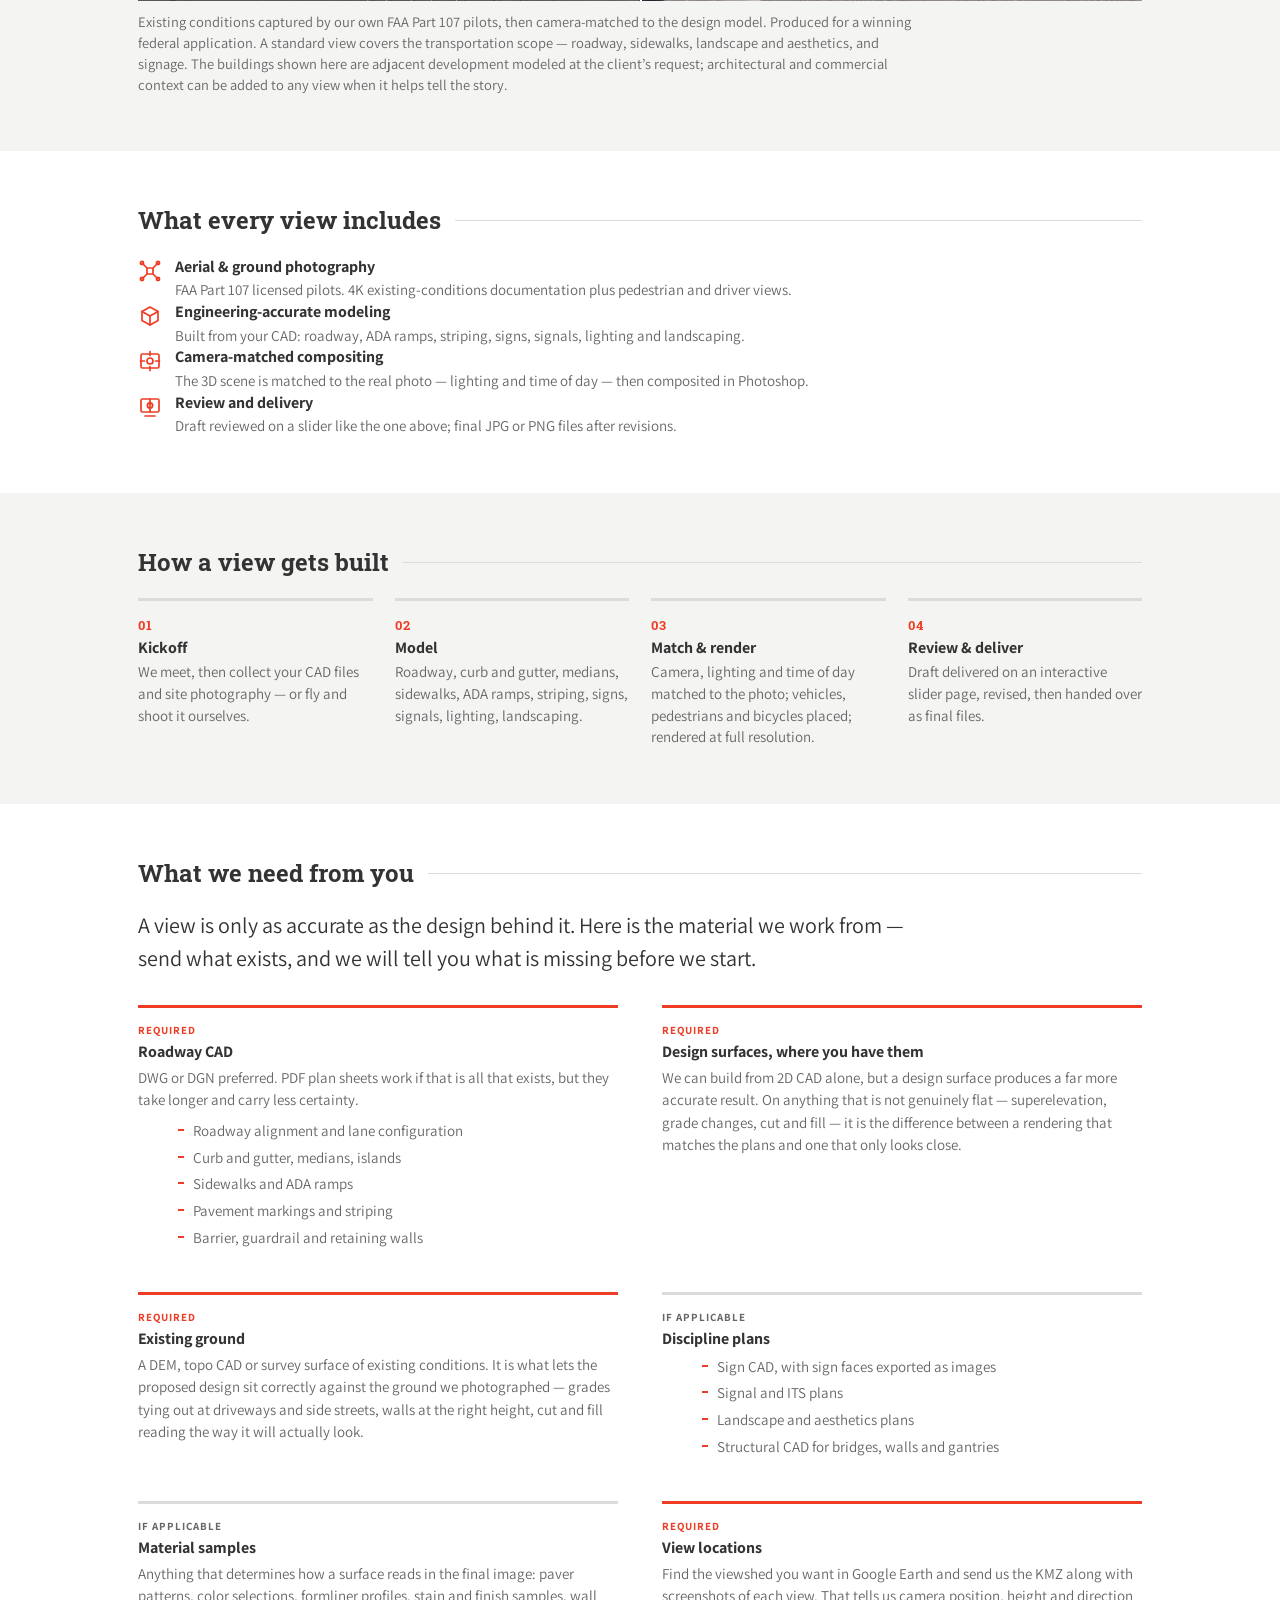
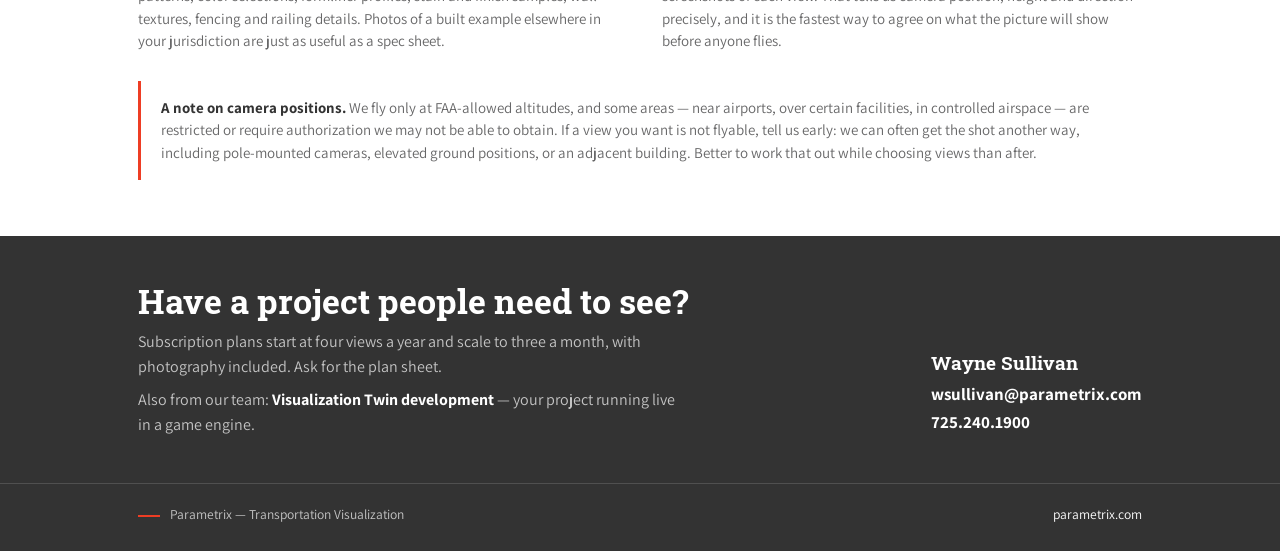
==== commit 6ddc8469: "add materials section" ====
--- a/photo-simulations/index.html
+++ b/photo-simulations/index.html
@@ -166,6 +166,66 @@
         <p>Draft delivered on an interactive slider page, revised, then handed over as final files.</p>
       </div>
     </div>
+  </div>
+</section>
+
+<section>
+  <div class="wrap">
+    <div class="eyebrow"><h2>What we need from you</h2><div class="line"></div></div>
+    <p class="lede" style="margin-bottom: 30px;">A view is only as accurate as the design behind it. Here is the material we work from &mdash; send what exists, and we will tell you what is missing before we start.</p>
+    <div class="needs">
+
+      <div class="need key">
+        <div class="req">Required</div>
+        <h3>Roadway CAD</h3>
+        <p>DWG or DGN preferred. PDF plan sheets work if that is all that exists, but they take longer and carry less certainty.</p>
+        <ul>
+          <li>Roadway alignment and lane configuration</li>
+          <li>Curb and gutter, medians, islands</li>
+          <li>Sidewalks and ADA ramps</li>
+          <li>Pavement markings and striping</li>
+          <li>Barrier, guardrail and retaining walls</li>
+        </ul>
+      </div>
+
+      <div class="need key">
+        <div class="req">Required</div>
+        <h3>Design surfaces, where you have them</h3>
+        <p>We can build from 2D CAD alone, but a design surface produces a far more accurate result. On anything that is not genuinely flat &mdash; superelevation, grade changes, cut and fill &mdash; it is the difference between a rendering that matches the plans and one that only looks close.</p>
+      </div>
+
+      <div class="need key">
+        <div class="req">Required</div>
+        <h3>Existing ground</h3>
+        <p>A DEM, topo CAD or survey surface of existing conditions. It is what lets the proposed design sit correctly against the ground we photographed &mdash; grades tying out at driveways and side streets, walls at the right height, cut and fill reading the way it will actually look.</p>
+      </div>
+
+      <div class="need">
+        <div class="req">If applicable</div>
+        <h3>Discipline plans</h3>
+        <ul>
+          <li>Sign CAD, with sign faces exported as images</li>
+          <li>Signal and ITS plans</li>
+          <li>Landscape and aesthetics plans</li>
+          <li>Structural CAD for bridges, walls and gantries</li>
+        </ul>
+      </div>
+
+      <div class="need">
+        <div class="req">If applicable</div>
+        <h3>Material samples</h3>
+        <p>Anything that determines how a surface reads in the final image: paver patterns, color selections, formliner profiles, stain and finish samples, wall textures, fencing and railing details. Photos of a built example elsewhere in your jurisdiction are just as useful as a spec sheet.</p>
+      </div>
+
+      <div class="need key">
+        <div class="req">Required</div>
+        <h3>View locations</h3>
+        <p>Find the viewshed you want in Google Earth and send us the KMZ along with screenshots of each view. That tells us camera position, height and direction precisely, and it is the fastest way to agree on what the picture will show before anyone flies.</p>
+      </div>
+
+    </div>
+
+    <p class="callout"><b>A note on camera positions.</b> We fly only at FAA-allowed altitudes, and some areas &mdash; near airports, over certain facilities, in controlled airspace &mdash; are restricted or require authorization we may not be able to obtain. If a view you want is not flyable, tell us early: we can often get the shot another way, including pole-mounted cameras, elevated ground positions, or an adjacent building. Better to work that out while choosing views than after.</p>
   </div>
 </section>
 
--- a/assets/css/site.css
+++ b/assets/css/site.css
@@ -158,6 +158,20 @@
 .rule p { font-size: 15px; color: var(--ink-soft); line-height: 1.5; }
 .closer { margin-top: 28px; padding-top: 18px; border-top: 1px solid var(--rule); font-size: 15.5px; line-height: 1.5; }
 
+/* what we need from you */
+.needs { display: grid; grid-template-columns: repeat(2, minmax(0, 1fr)); gap: 26px 44px; }
+.need { border-top: 3px solid var(--rule); padding-top: 14px; }
+.need.key { border-top-color: var(--red); }
+.need .req { font-size: 11px; font-weight: 700; letter-spacing: 1px; text-transform: uppercase; color: var(--ink-soft); }
+.need.key .req { color: var(--red); }
+.need h3 { font-family: Assistant, "Segoe UI", sans-serif; font-size: 16px; font-weight: 700; margin: 4px 0 6px; }
+.need p { font-size: 15px; color: var(--ink-soft); line-height: 1.5; }
+.need ul { list-style: none; margin-top: 8px; }
+.need li { position: relative; padding-left: 15px; font-size: 15px; color: var(--ink-soft); line-height: 1.45; margin-bottom: 5px; }
+.need li::before { content: ""; position: absolute; left: 0; top: 9px; width: 6px; height: 2px; background: var(--red); }
+.callout { margin-top: 28px; border-left: 3px solid var(--red); background: var(--paper); padding: 16px 20px; font-size: 15px; line-height: 1.5; color: var(--ink-soft); }
+.callout b { color: var(--ink); font-weight: 700; }
+
 /* delivery + price */
 .split { display: grid; grid-template-columns: 1.35fr 1fr; gap: 40px; align-items: start; }
 .price { border-top: 3px solid var(--red); background: var(--paper); padding: 22px 24px 24px; }
@@ -198,7 +212,7 @@
 @media (max-width: 720px) {
   body { font-size: 16px; }
   section { padding: 40px 0; }
-  .grid2, .shots, .split, .rules { grid-template-columns: 1fr; }
+  .grid2, .shots, .split, .rules, .needs { grid-template-columns: 1fr; }
   .card { grid-template-columns: 1fr; }
   .card:nth-child(even) .card-media { order: 0; }
   .card-media img { min-height: 190px; }
